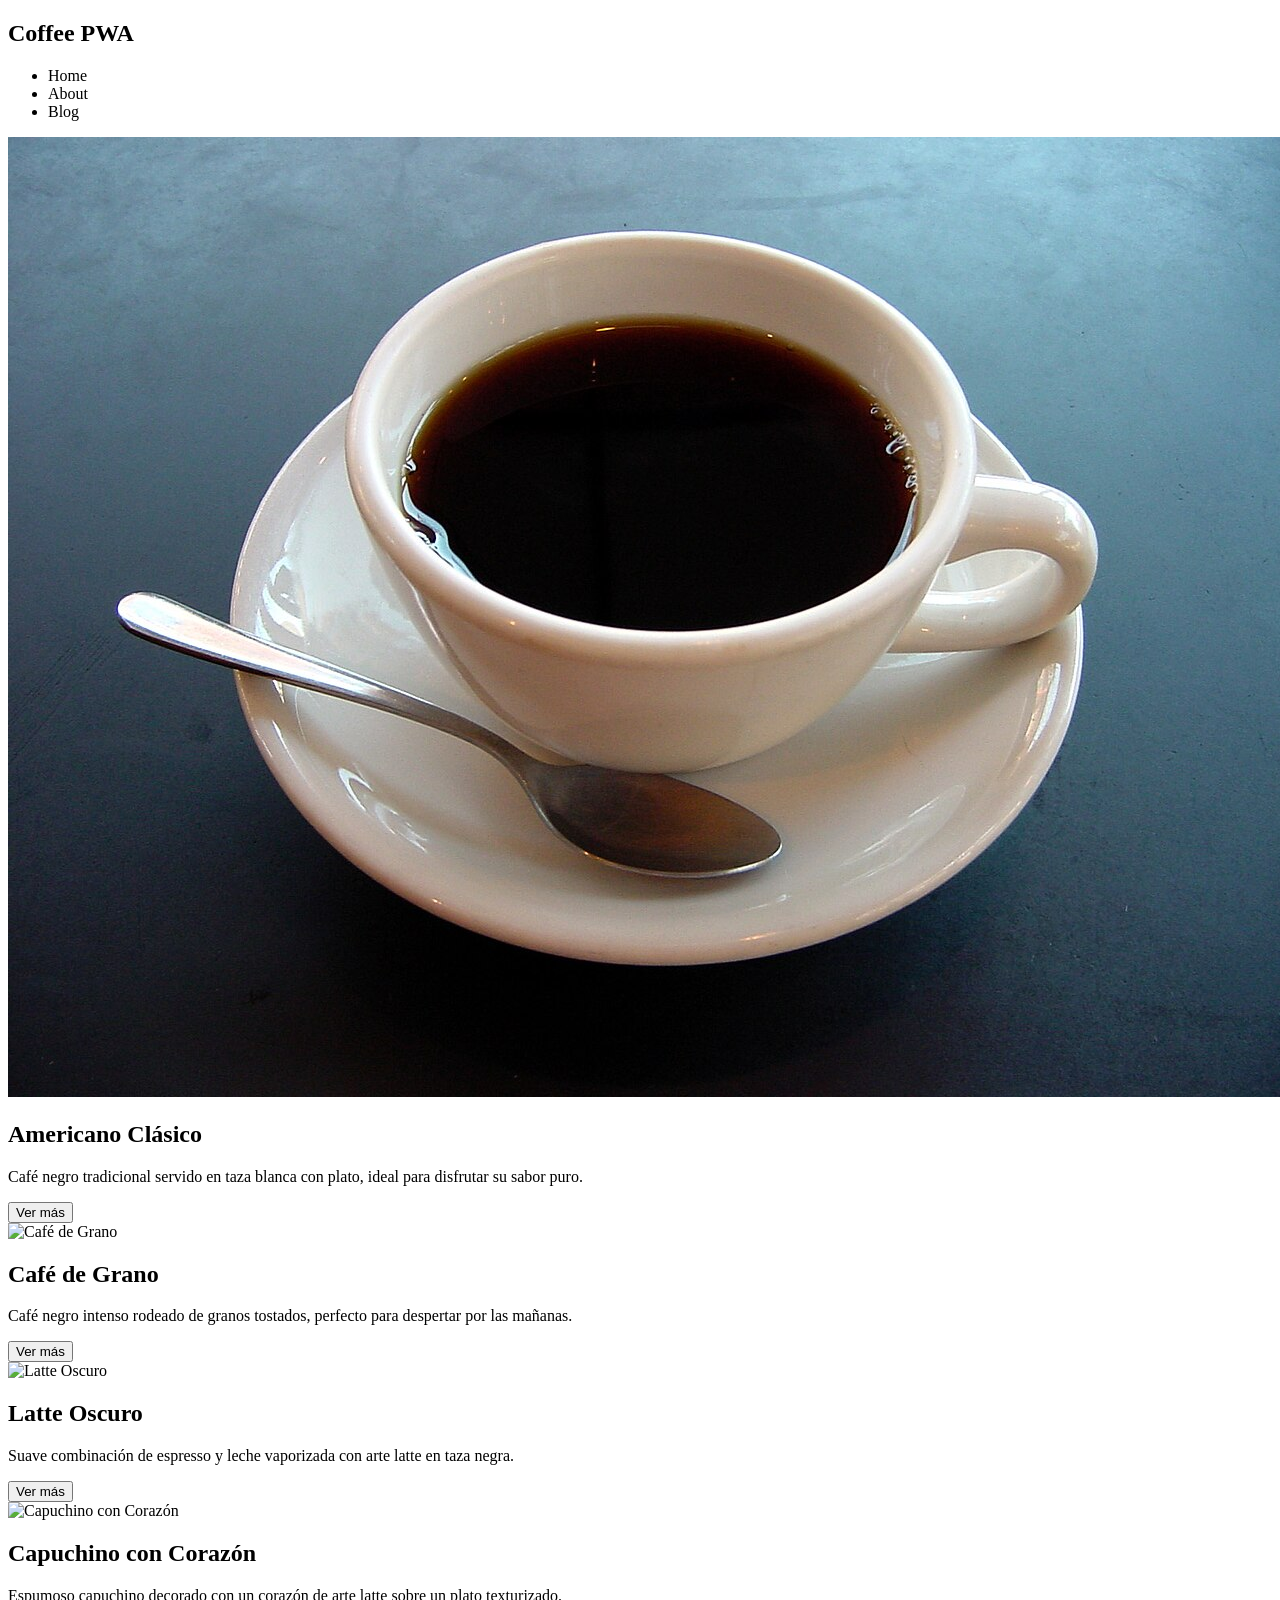
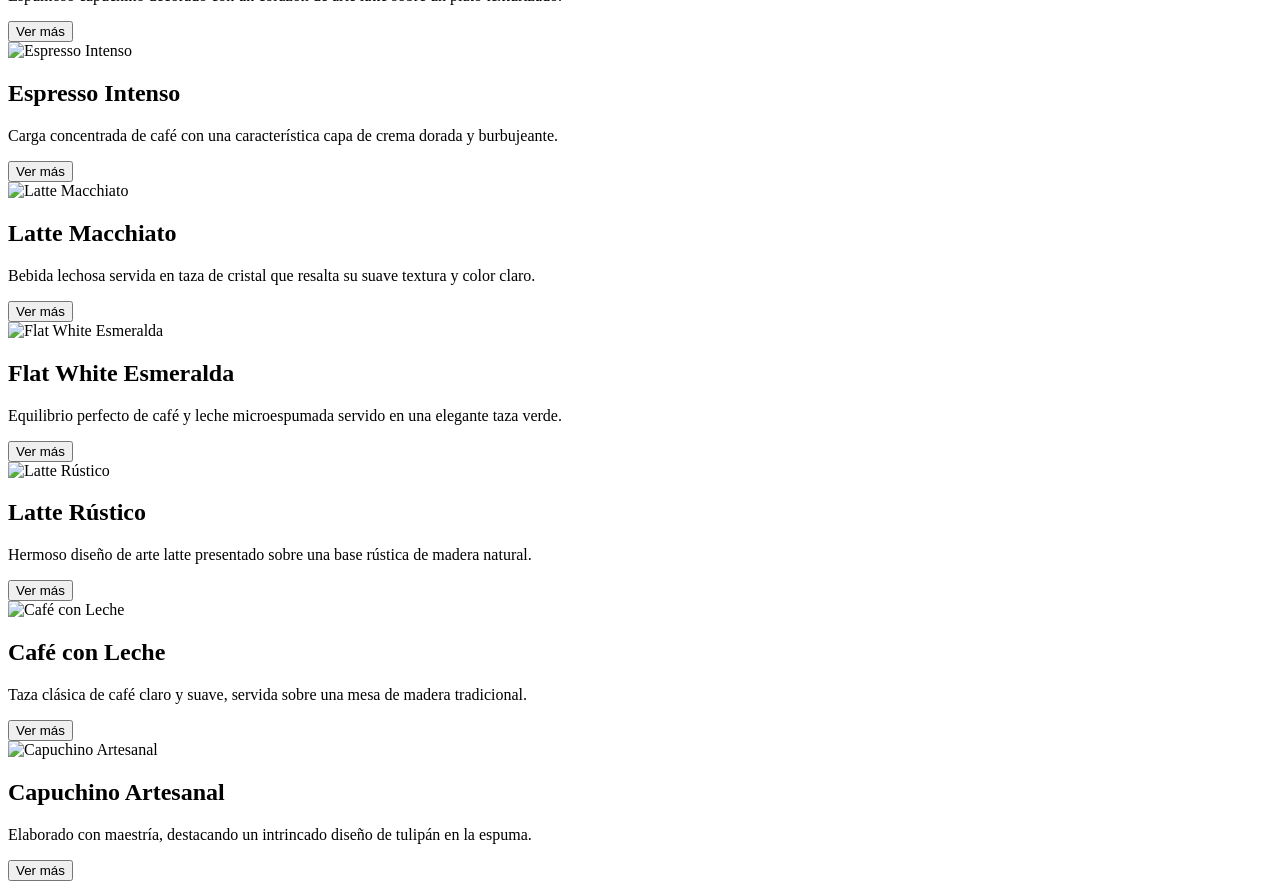
==== index.html @ 820b546f "Configuracion de PWA" ====
<!DOCTYPE html>
<html lang="en">
<head>
    <meta charset="UTF-8">
    <meta name="viewport" content="width=device-width, initial-scale=1.0">
    <meta http-equiv="X-UA-Compatible" content="ie=edge">
    <link rel="stylesheet" href="css/style.css">
    <link rel="manifest" href="manifest.json">

    <link rel="apple-touch-icon" href="images/icons/icon-72x72.png">
    <link rel="apple-touch-icon" href="images/icons/icon-96x96.png">
    <link rel="apple-touch-icon" href="images/icons/icon-128x128.png">
    <link rel="apple-touch-icon" href="images/icons/icon-144x144.png">
    <link rel="apple-touch-icon" href="images/icons/icon-152x152.png">
    <link rel="apple-touch-icon" href="images/icons/icon-192x192.png">
    <link rel="apple-touch-icon" href="images/icons/icon-384x384.png">
    <link rel="apple-touch-icon" href="images/icons/icon-512x512.png">


    <meta name="apple-mobile-web-app-status-bar" content="#db4938">
    <meta name="theme-color" content="db4938">
    <title>Coffe PWA</title>
</head>
<body>
    <main>
        <nav>
            <h1>Coffee PWA</h1>
            <ul>
                <li>Home</li>
                <li>About</li>
                <li>Blog</li>
            </ul>
        </nav>
        <div class="container"></div>
    </main>  
</body>
<script src="Js/app.js"></script>

</html>
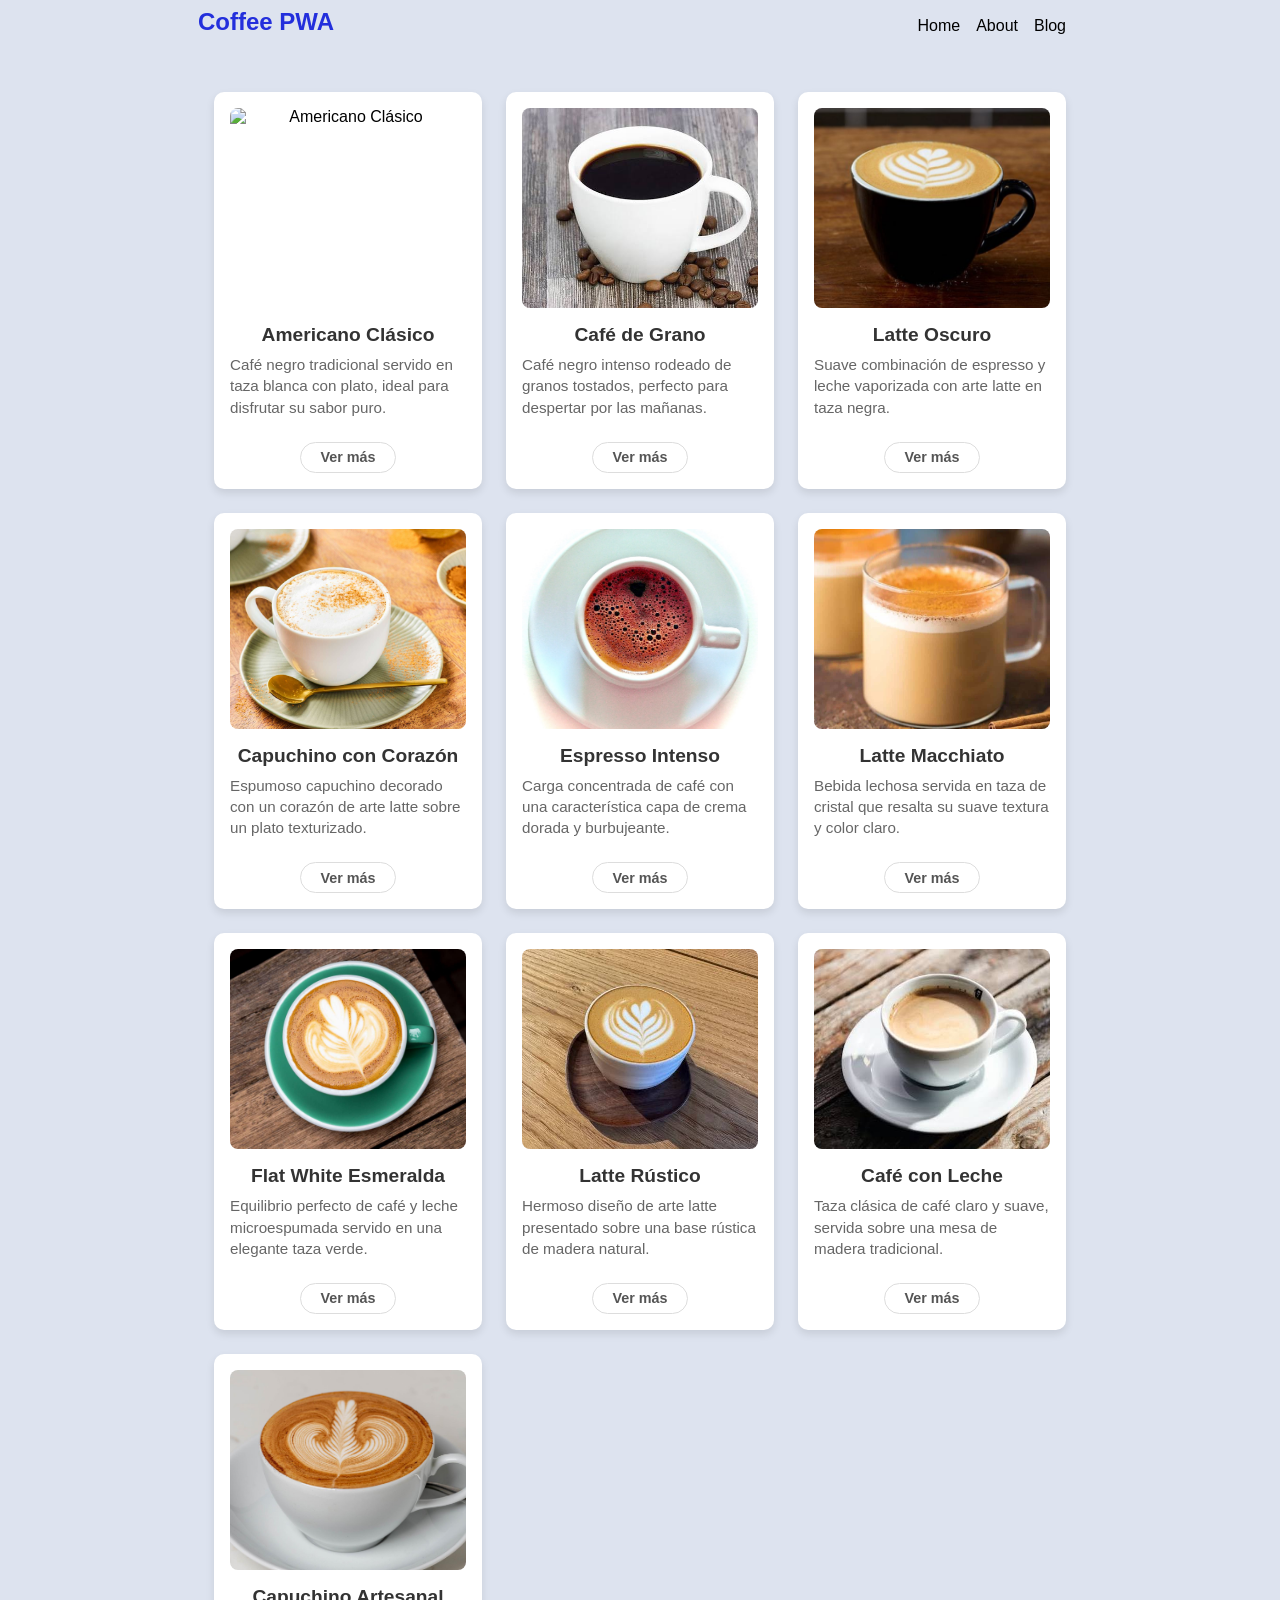
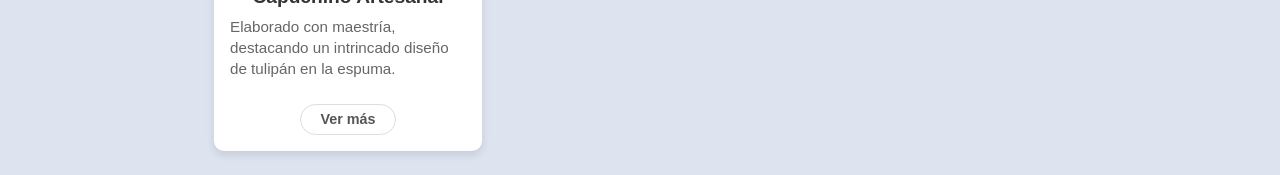
==== commit 27f288e0: "fix: correccion de mayusculas y minusculas en rutas CSS e imagenes" ====
--- a/index.html
+++ b/index.html
@@ -4,22 +4,23 @@
     <meta charset="UTF-8">
     <meta name="viewport" content="width=device-width, initial-scale=1.0">
     <meta http-equiv="X-UA-Compatible" content="ie=edge">
-    <link rel="stylesheet" href="css/style.css">
-    <link rel="manifest" href="manifest.json">
+    
+    <!-- Rutas corregidas con ./ -->
+    <link rel="stylesheet" href="./Css/style.css">
+    <link rel="manifest" href="./manifest.json">
 
-    <link rel="apple-touch-icon" href="images/icons/icon-72x72.png">
-    <link rel="apple-touch-icon" href="images/icons/icon-96x96.png">
-    <link rel="apple-touch-icon" href="images/icons/icon-128x128.png">
-    <link rel="apple-touch-icon" href="images/icons/icon-144x144.png">
-    <link rel="apple-touch-icon" href="images/icons/icon-152x152.png">
-    <link rel="apple-touch-icon" href="images/icons/icon-192x192.png">
-    <link rel="apple-touch-icon" href="images/icons/icon-384x384.png">
-    <link rel="apple-touch-icon" href="images/icons/icon-512x512.png">
-
+    <link rel="apple-touch-icon" href="./images/icons/icon-72x72.png">
+    <link rel="apple-touch-icon" href="./images/icons/icon-96x96.png">
+    <link rel="apple-touch-icon" href="./images/icons/icon-128x128.png">
+    <link rel="apple-touch-icon" href="./images/icons/icon-144x144.png">
+    <link rel="apple-touch-icon" href="./images/icons/icon-152x152.png">
+    <link rel="apple-touch-icon" href="./images/icons/icon-192x192.png">
+    <link rel="apple-touch-icon" href="./images/icons/icon-384x384.png">
+    <link rel="apple-touch-icon" href="./images/icons/icon-512x512.png">
 
     <meta name="apple-mobile-web-app-status-bar" content="#db4938">
-    <meta name="theme-color" content="db4938">
-    <title>Coffe PWA</title>
+    <meta name="theme-color" content="#db4938">
+    <title>Coffee PWA</title>
 </head>
 <body>
     <main>
@@ -34,6 +35,6 @@
         <div class="container"></div>
     </main>  
 </body>
-<script src="Js/app.js"></script>
-
+<!-- Ruta corregida con ./ -->
+<script src="./Js/app.js"></script>
 </html>
--- a/Css/style.css
+++ b/Css/style.css
@@ -0,0 +1,139 @@
+* {
+    margin: 0;
+    padding: 0;
+    box-sizing: border-box;
+}
+
+body {
+    background: #dde3ef;
+    font-family: "Nunito", sans-serif;
+    font-size: 1rem;
+}
+
+main {
+    max-width: 900px;
+    margin: auto;
+    padding: 0.5rem;
+    text-align: center;
+}
+
+nav {
+    display: flex;
+    justify-content: space-between;
+    align-items: center;
+}
+
+ul {
+    list-style: none;
+    display: flex;
+}
+
+li {
+    margin-right: 1rem;
+}
+
+h1 {
+    color: rgb(35, 47, 220);
+    margin-bottom: 0.5rem;
+}
+
+.container {
+    display: grid;
+    grid-template-columns: repeat(auto-fit, minmax(250px, 1fr));
+    gap: 1.5rem;
+    margin-top: 2rem;
+    padding: 1rem;
+}
+
+.card {
+    background-color: #ffffff;
+    border-radius: 10px;
+    padding: 1rem;
+    box-shadow: 0 4px 8px rgba(0, 0, 0, 0.1);
+    transition: transform 0.3s;
+    display: flex;
+    flex-direction: column;
+}
+
+.card:hover {
+    transform: translateY(-5px);
+}
+
+.card img {
+    width: 100%;
+    height: 200px;
+    object-fit: cover;
+    border-radius: 8px;
+}
+
+.card h2 {
+    color: #333;
+    font-size: 1.2rem;
+    margin-top: 1rem;
+}
+
+.card p {
+    color: #666;
+    font-size: 0.95rem;
+    margin-top: 0.5rem;
+    margin-bottom: 1.5rem;
+    line-height: 1.4;
+    text-align: left;
+    flex-grow: 1;
+}
+
+/* Estilos del botón: Sencillo y curioso */
+.btn-ver-mas {
+    background-color: transparent;
+    color: #555; 
+    border: 1px solid #ddd; 
+    padding: 0.4rem 1.2rem;
+    border-radius: 20px; 
+    font-size: 0.9rem;
+    font-family: "Nunito", sans-serif;
+    font-weight: bold;
+    cursor: pointer;
+    transition: all 0.3s ease;
+    align-self: center; 
+}
+
+.btn-ver-mas:hover {
+    color: rgb(35, 47, 220);
+    border-color: rgb(35, 47, 220);
+    background-color: #f0f4fa; 
+    transform: translateY(-2px); 
+}
+
+/* =========================================
+   Estilos para expandir información extra
+   ========================================= */
+.more-info {
+    display: none; /* Oculto por defecto */
+    margin-bottom: 1.2rem;
+    padding-top: 0.8rem;
+    border-top: 1px dashed #ccc;
+    font-size: 0.9rem;
+    color: #444;
+    text-align: left;
+}
+
+.more-info p {
+    margin-bottom: 0;
+}
+
+/* Al presionar el botón, JS añade esta clase para mostrarlo */
+.more-info.active {
+    display: block;
+    animation: fadeInExpand 0.3s ease-in-out;
+}
+
+@keyframes fadeInExpand {
+    from { 
+        opacity: 0; 
+        transform: translateY(-5px); 
+    }
+    to { 
+        opacity: 1; 
+        transform: translateY(0); 
+    }
+}
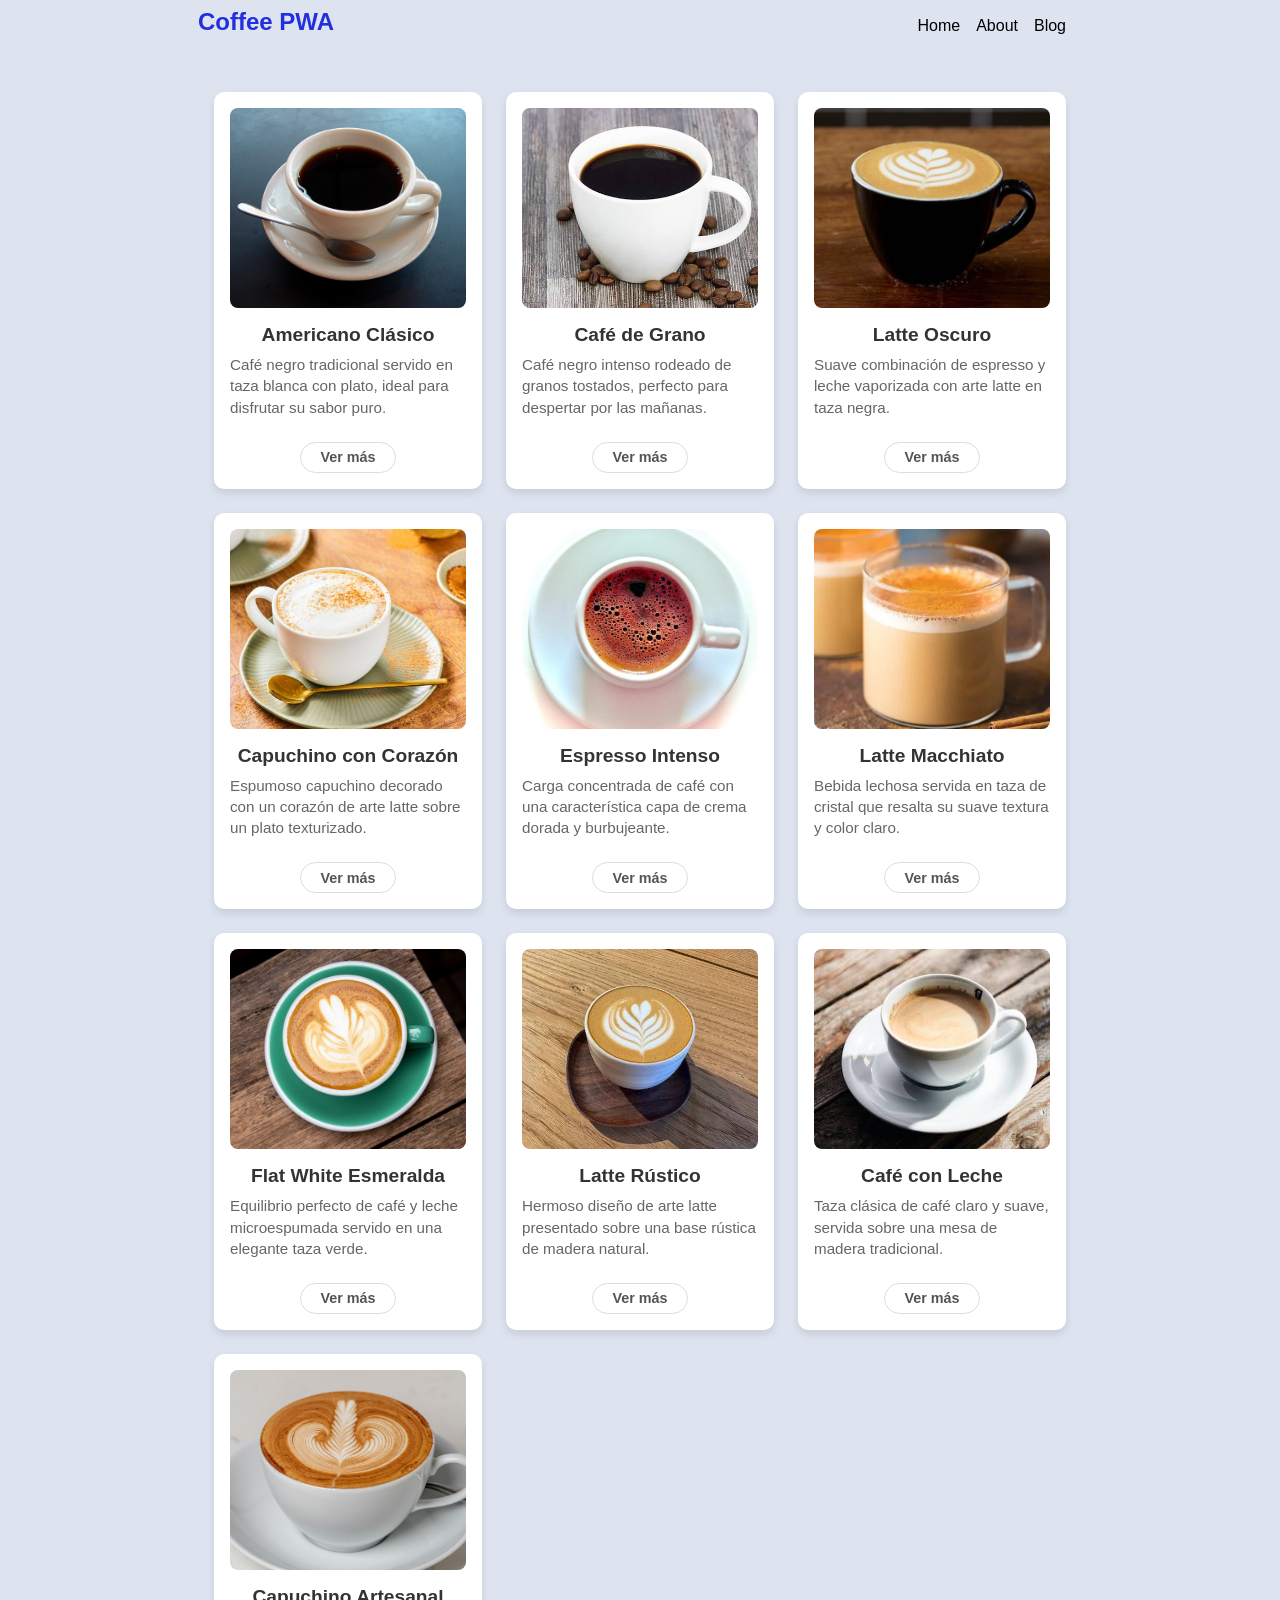
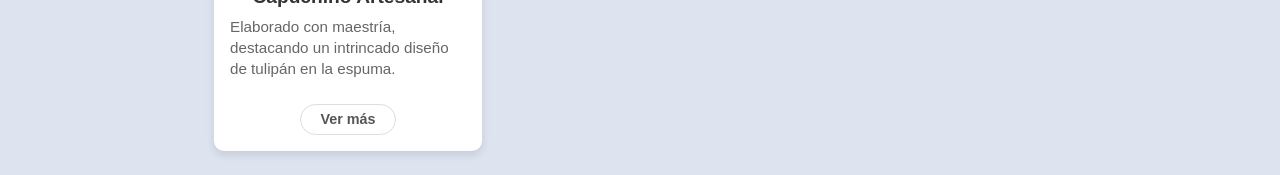
==== commit c01c4b06: "fix(pwa): serviceworker.js" ====
--- a/index.html
+++ b/index.html
@@ -5,7 +5,6 @@
     <meta name="viewport" content="width=device-width, initial-scale=1.0">
     <meta http-equiv="X-UA-Compatible" content="ie=edge">
     
-    <!-- Rutas corregidas con ./ -->
     <link rel="stylesheet" href="./Css/style.css">
     <link rel="manifest" href="./manifest.json">
 
@@ -35,6 +34,5 @@
         <div class="container"></div>
     </main>  
 </body>
-<!-- Ruta corregida con ./ -->
 <script src="./Js/app.js"></script>
 </html>
